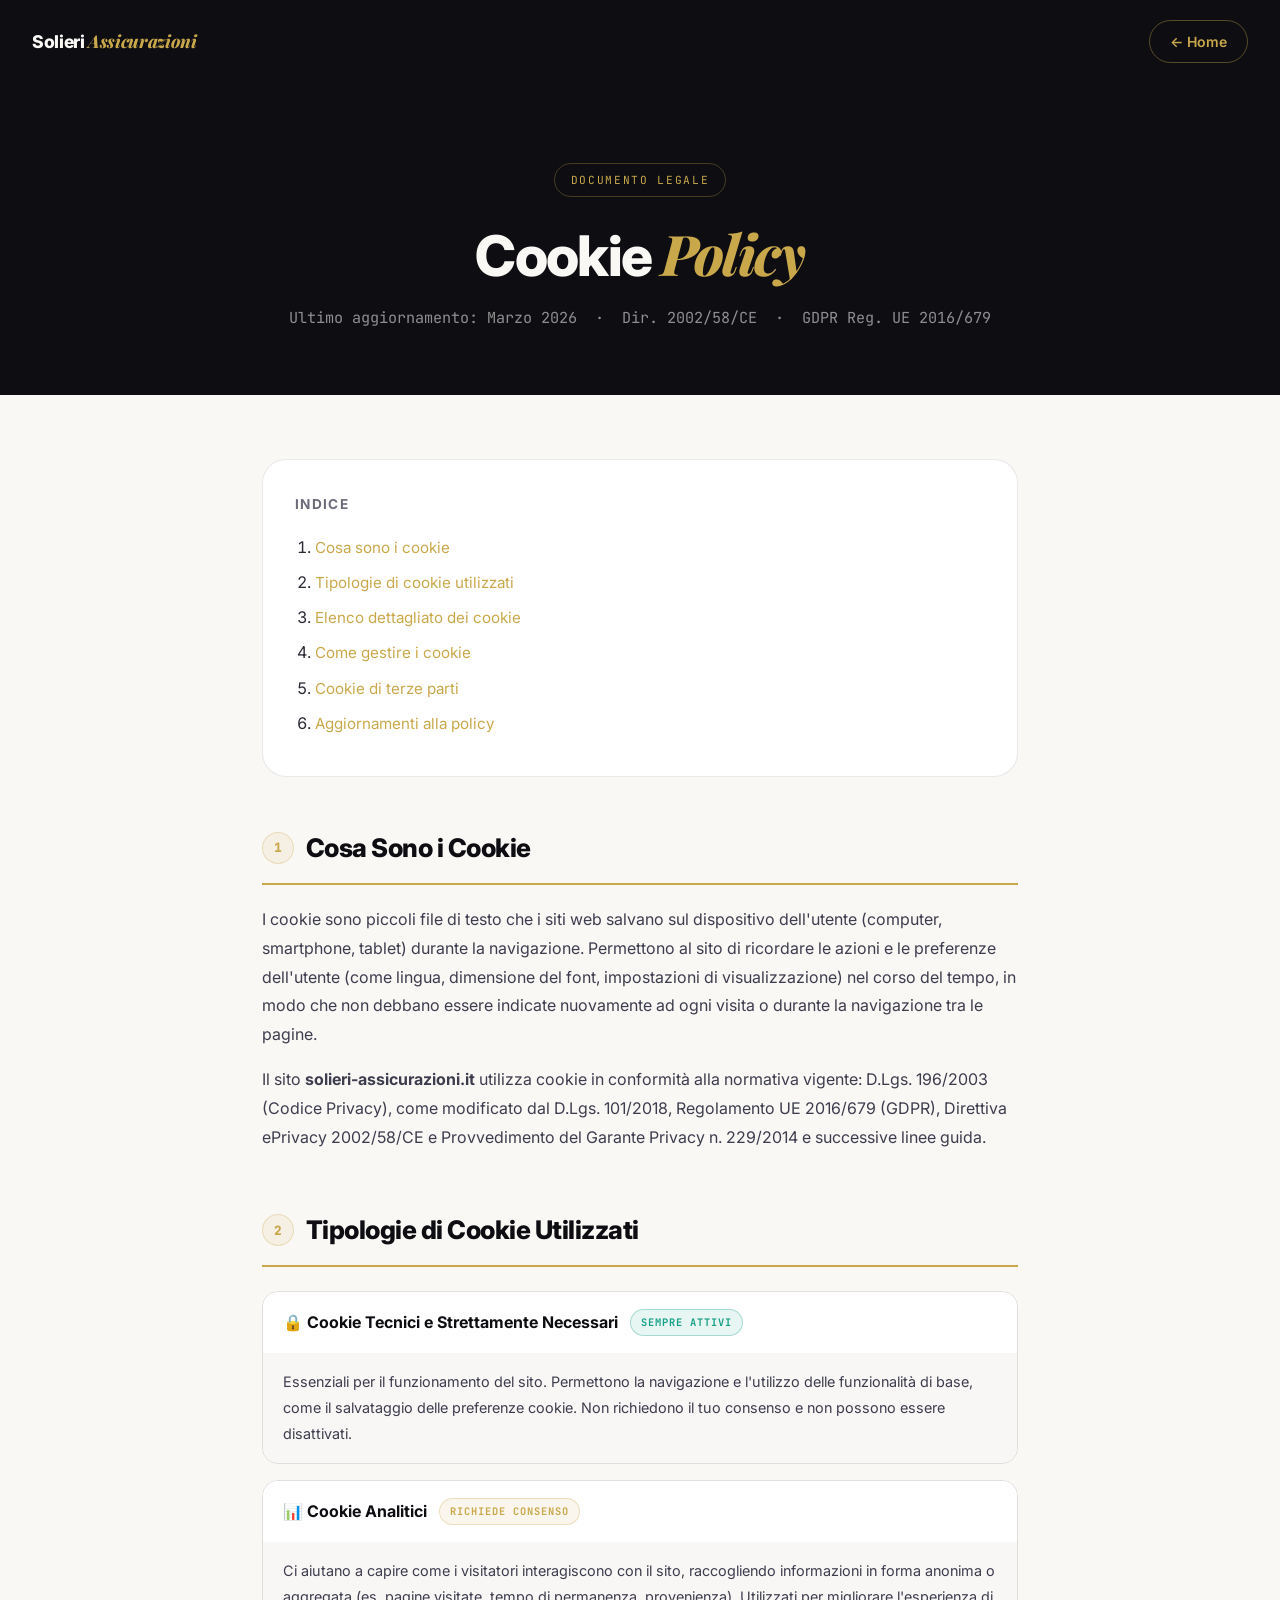
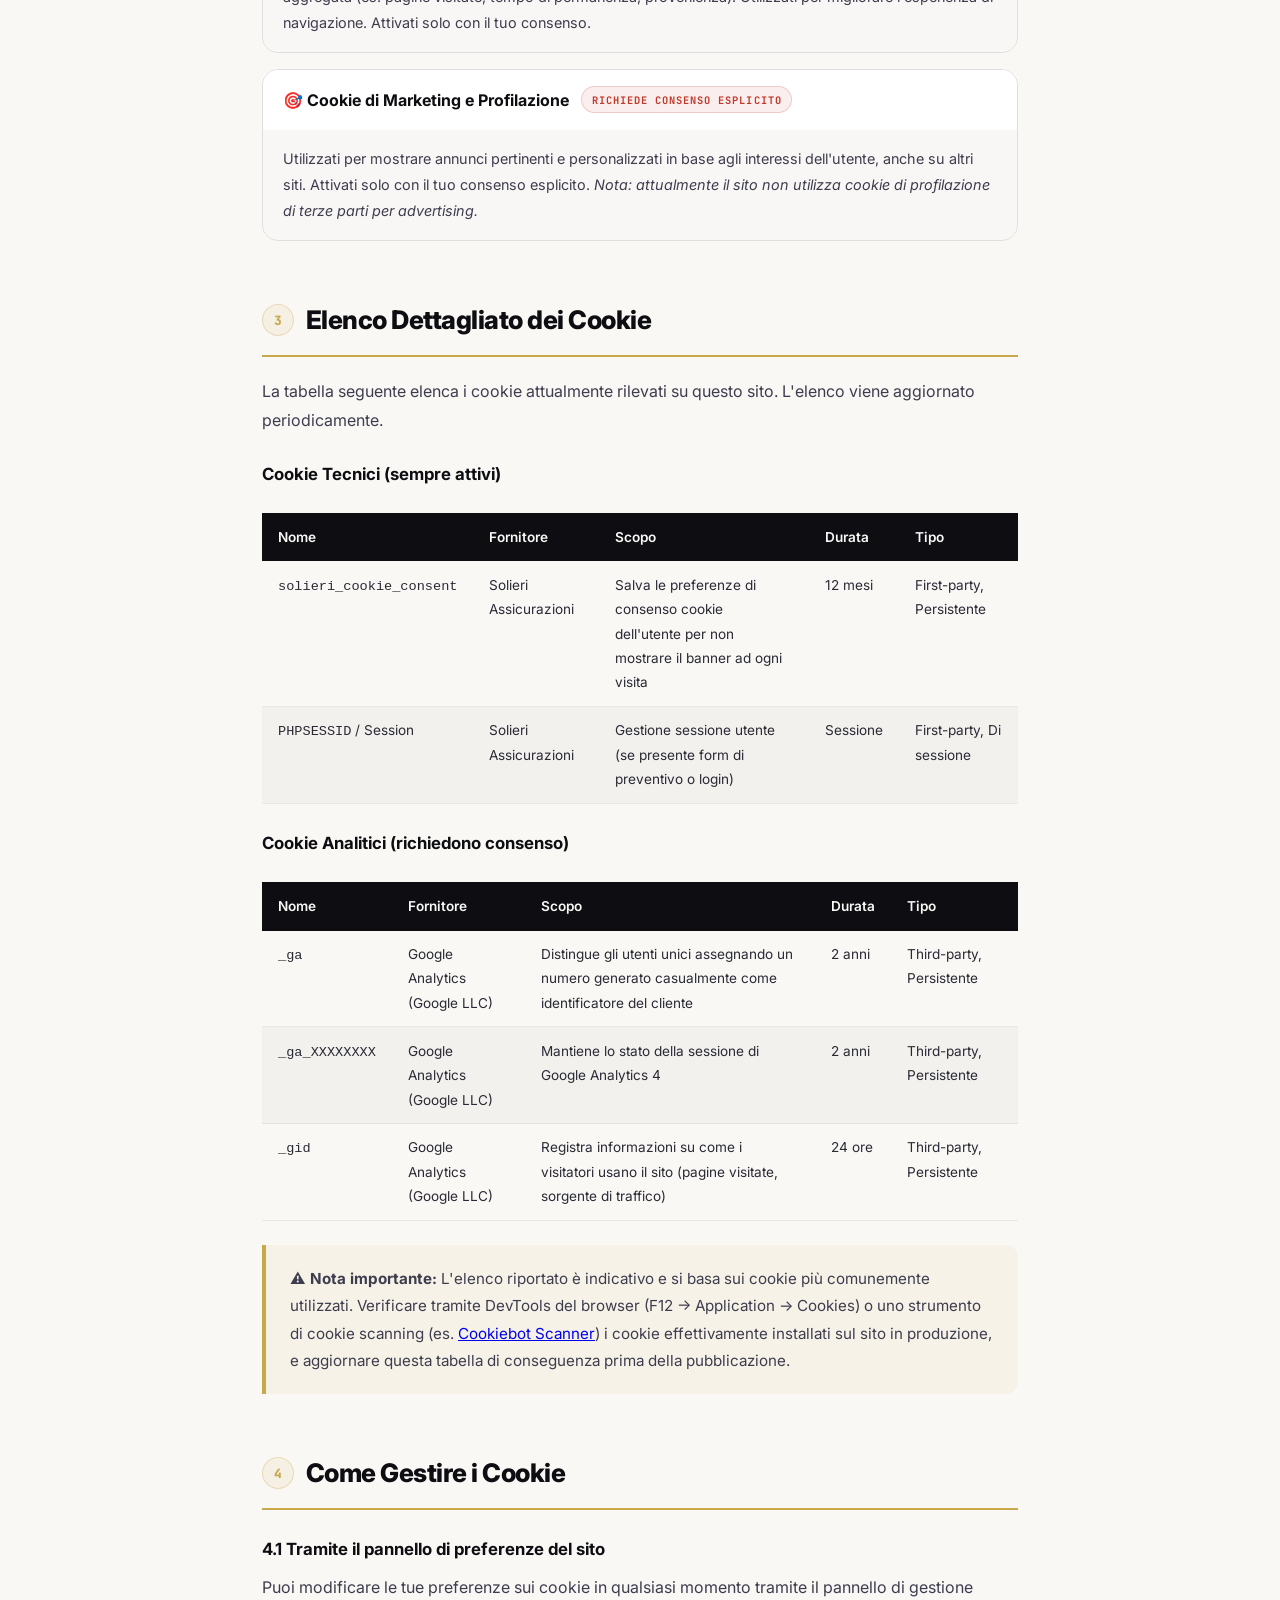
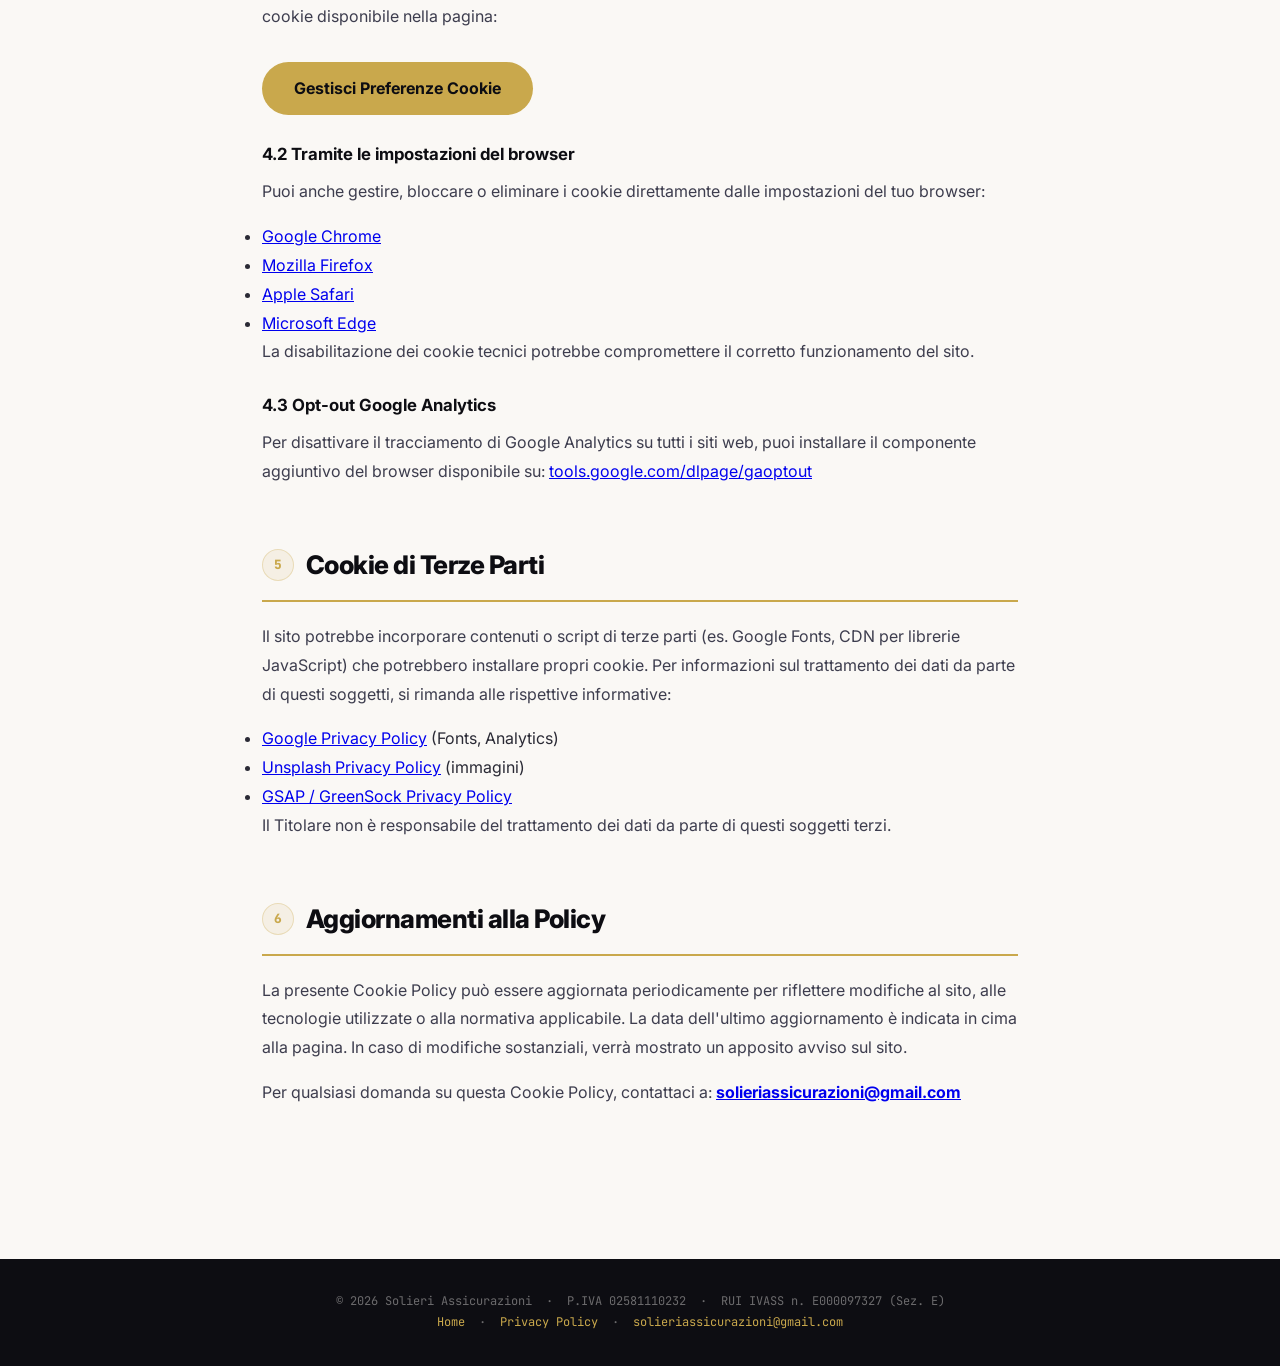
==== cookie-policy.html @ 4aebb485 "Add files via upload" ====
<!DOCTYPE html>
<html lang="it">

<head>
    <meta charset="UTF-8">
    <meta name="viewport" content="width=device-width, initial-scale=1.0">
    <title>Cookie Policy | Solieri Assicurazioni</title>
    <meta name="description"
        content="Informativa sull'uso dei cookie sul sito di Solieri Assicurazioni. Scopri quali cookie utilizziamo e come gestire le tue preferenze.">
    <meta name="robots" content="index, follow">

    <link
        href="https://fonts.googleapis.com/css2?family=Inter:wght@400;600;800&family=Playfair+Display:ital,wght@1,600;1,700&family=JetBrains+Mono:wght@400;700&display=swap"
        rel="stylesheet">

    <style>
        :root {
            --primary: #0D0D12;
            --accent: #C9A84C;
            --bg: #FAF8F5;
            --darktext: #2A2A35;
            --muted: #6B6B7A;
        }

        *,
        *::before,
        *::after {
            box-sizing: border-box;
            margin: 0;
            padding: 0;
        }

        html {
            scroll-behavior: smooth;
        }

        body {
            font-family: 'Inter', sans-serif;
            background: var(--bg);
            color: var(--darktext);
            line-height: 1.8;
            font-size: 16px;
        }

        .top-bar {
            background: var(--primary);
            padding: 1.25rem 2rem;
            display: flex;
            align-items: center;
            justify-content: space-between;
            position: sticky;
            top: 0;
            z-index: 100;
        }

        .logo {
            font-weight: 800;
            color: var(--bg);
            font-size: 1.1rem;
            text-decoration: none;
            letter-spacing: -0.02em;
        }

        .logo span {
            color: var(--accent);
            font-family: 'Playfair Display', serif;
            font-style: italic;
        }

        .back-link {
            color: var(--accent);
            text-decoration: none;
            font-size: 0.875rem;
            font-weight: 600;
            border: 1px solid rgba(201, 168, 76, 0.4);
            padding: 0.5rem 1.25rem;
            border-radius: 999px;
            transition: background 0.2s;
        }

        .back-link:hover {
            background: rgba(201, 168, 76, 0.1);
        }

        .hero-legal {
            background: var(--primary);
            padding: 5rem 2rem 4rem;
            text-align: center;
        }

        .hero-legal .badge {
            display: inline-block;
            font-family: 'JetBrains Mono', monospace;
            font-size: 0.7rem;
            text-transform: uppercase;
            letter-spacing: 0.15em;
            color: var(--accent);
            border: 1px solid rgba(201, 168, 76, 0.3);
            padding: 0.35rem 1rem;
            border-radius: 999px;
            margin-bottom: 1.5rem;
        }

        .hero-legal h1 {
            font-size: clamp(2rem, 5vw, 3.5rem);
            font-weight: 800;
            color: var(--bg);
            letter-spacing: -0.03em;
            line-height: 1.15;
        }

        .hero-legal h1 em {
            font-family: 'Playfair Display', serif;
            font-style: italic;
            color: var(--accent);
        }

        .hero-legal .subtitle {
            color: rgba(250, 248, 245, 0.55);
            margin-top: 1rem;
            font-size: 0.95rem;
            font-family: 'JetBrains Mono', monospace;
        }

        .container {
            max-width: 820px;
            margin: 0 auto;
            padding: 4rem 2rem 6rem;
        }

        .toc {
            background: white;
            border: 1px solid rgba(42, 42, 53, 0.1);
            border-radius: 1.5rem;
            padding: 2rem;
            margin-bottom: 3rem;
        }

        .toc h2 {
            font-size: 0.85rem;
            text-transform: uppercase;
            letter-spacing: 0.1em;
            color: var(--muted);
            margin-bottom: 1rem;
        }

        .toc ol {
            padding-left: 1.25rem;
            color: var(--darktext);
        }

        .toc li {
            margin-bottom: 0.4rem;
        }

        .toc a {
            color: var(--accent);
            text-decoration: none;
            font-size: 0.95rem;
        }

        .toc a:hover {
            text-decoration: underline;
        }

        .doc-section {
            margin-bottom: 3.5rem;
        }

        .doc-section h2 {
            font-size: 1.6rem;
            font-weight: 800;
            color: var(--primary);
            letter-spacing: -0.02em;
            margin-bottom: 1.25rem;
            padding-bottom: 0.75rem;
            border-bottom: 2px solid var(--accent);
            display: flex;
            align-items: center;
            gap: 0.75rem;
        }

        .doc-section h2 .num {
            font-family: 'JetBrains Mono', monospace;
            font-size: 0.8rem;
            color: var(--accent);
            background: rgba(201, 168, 76, 0.1);
            border: 1px solid rgba(201, 168, 76, 0.3);
            width: 2rem;
            height: 2rem;
            border-radius: 50%;
            display: flex;
            align-items: center;
            justify-content: center;
            flex-shrink: 0;
        }

        .doc-section h3 {
            font-size: 1.05rem;
            font-weight: 700;
            color: var(--primary);
            margin: 1.5rem 0 0.5rem;
        }

        .doc-section p {
            margin-bottom: 1rem;
            color: #3D3D4E;
        }

        /* Cookie Category Cards */
        .cookie-categories {
            display: flex;
            flex-direction: column;
            gap: 1rem;
            margin: 1.5rem 0;
        }

        .cookie-card {
            border: 1px solid rgba(42, 42, 53, 0.12);
            border-radius: 1rem;
            overflow: hidden;
        }

        .cookie-card-header {
            display: flex;
            align-items: center;
            justify-content: space-between;
            padding: 1rem 1.25rem;
            background: white;
            cursor: default;
        }

        .cookie-card-title {
            display: flex;
            align-items: center;
            gap: 0.75rem;
            font-weight: 700;
            color: var(--primary);
        }

        .cookie-badge {
            font-family: 'JetBrains Mono', monospace;
            font-size: 0.65rem;
            text-transform: uppercase;
            letter-spacing: 0.1em;
            padding: 0.2rem 0.6rem;
            border-radius: 999px;
        }

        .badge-required {
            background: rgba(22, 160, 133, 0.1);
            color: #16a085;
            border: 1px solid rgba(22, 160, 133, 0.3);
        }

        .badge-optional {
            background: rgba(201, 168, 76, 0.1);
            color: var(--accent);
            border: 1px solid rgba(201, 168, 76, 0.3);
        }

        .badge-marketing {
            background: rgba(192, 57, 43, 0.08);
            color: #c0392b;
            border: 1px solid rgba(192, 57, 43, 0.2);
        }

        .cookie-card-body {
            padding: 1rem 1.25rem;
            background: rgba(250, 248, 245, 0.5);
            font-size: 0.9rem;
            color: #3D3D4E;
        }

        table {
            width: 100%;
            border-collapse: collapse;
            margin: 1.5rem 0;
            font-size: 0.85rem;
            overflow-x: auto;
            display: block;
        }

        th {
            background: var(--primary);
            color: var(--bg);
            padding: 0.75rem 1rem;
            text-align: left;
            font-weight: 600;
            white-space: nowrap;
        }

        td {
            padding: 0.7rem 1rem;
            border-bottom: 1px solid rgba(42, 42, 53, 0.08);
            vertical-align: top;
        }

        tr:nth-child(even) td {
            background: rgba(42, 42, 53, 0.03);
        }

        .highlight-box {
            background: rgba(201, 168, 76, 0.08);
            border-left: 4px solid var(--accent);
            border-radius: 0 0.75rem 0.75rem 0;
            padding: 1.25rem 1.5rem;
            margin: 1.5rem 0;
        }

        .highlight-box p {
            margin: 0;
            font-size: 0.95rem;
        }

        .manage-btn {
            display: inline-block;
            margin-top: 1rem;
            background: var(--accent);
            color: var(--primary);
            font-weight: 700;
            padding: 0.75rem 2rem;
            border-radius: 999px;
            text-decoration: none;
            transition: opacity 0.2s;
        }

        .manage-btn:hover {
            opacity: 0.85;
        }

        footer.legal-footer {
            background: var(--primary);
            color: rgba(250, 248, 245, 0.4);
            text-align: center;
            padding: 2rem;
            font-family: 'JetBrains Mono', monospace;
            font-size: 0.75rem;
        }

        footer.legal-footer a {
            color: var(--accent);
            text-decoration: none;
        }
    </style>
</head>

<body>

    <nav class="top-bar" role="navigation" aria-label="Navigazione principale">
        <a href="index.html" class="logo" aria-label="Torna alla homepage di Solieri Assicurazioni">
            Solieri <span>Assicurazioni</span>
        </a>
        <a href="index.html" class="back-link" aria-label="Torna alla home">← Home</a>
    </nav>

    <header class="hero-legal" role="banner">
        <div class="badge">Documento Legale</div>
        <h1>Cookie <em>Policy</em></h1>
        <p class="subtitle">Ultimo aggiornamento: Marzo 2026 &nbsp;·&nbsp; Dir. 2002/58/CE &nbsp;·&nbsp; GDPR Reg. UE
            2016/679</p>
    </header>

    <main class="container" id="main-content">

        <nav class="toc" aria-label="Indice del documento">
            <h2>Indice</h2>
            <ol>
                <li><a href="#cosa-sono">Cosa sono i cookie</a></li>
                <li><a href="#tipologie">Tipologie di cookie utilizzati</a></li>
                <li><a href="#elenco">Elenco dettagliato dei cookie</a></li>
                <li><a href="#gestione">Come gestire i cookie</a></li>
                <li><a href="#terze-parti">Cookie di terze parti</a></li>
                <li><a href="#aggiornamenti">Aggiornamenti alla policy</a></li>
            </ol>
        </nav>

        <!-- 1 -->
        <section class="doc-section" id="cosa-sono">
            <h2><span class="num">1</span> Cosa Sono i Cookie</h2>
            <p>I cookie sono piccoli file di testo che i siti web salvano sul dispositivo dell'utente (computer,
                smartphone, tablet) durante la navigazione. Permettono al sito di ricordare le azioni e le preferenze
                dell'utente (come lingua, dimensione del font, impostazioni di visualizzazione) nel corso del tempo, in
                modo che non debbano essere indicate nuovamente ad ogni visita o durante la navigazione tra le pagine.
            </p>
            <p>Il sito <strong>solieri-assicurazioni.it</strong> utilizza cookie in conformità alla normativa vigente:
                D.Lgs. 196/2003 (Codice Privacy), come modificato dal D.Lgs. 101/2018, Regolamento UE 2016/679 (GDPR),
                Direttiva ePrivacy 2002/58/CE e Provvedimento del Garante Privacy n. 229/2014 e successive linee guida.
            </p>
        </section>

        <!-- 2 -->
        <section class="doc-section" id="tipologie">
            <h2><span class="num">2</span> Tipologie di Cookie Utilizzati</h2>
            <div class="cookie-categories">
                <div class="cookie-card">
                    <div class="cookie-card-header">
                        <div class="cookie-card-title">
                            🔒 Cookie Tecnici e Strettamente Necessari
                            <span class="cookie-badge badge-required">Sempre attivi</span>
                        </div>
                    </div>
                    <div class="cookie-card-body">
                        Essenziali per il funzionamento del sito. Permettono la navigazione e l'utilizzo delle
                        funzionalità di base, come il salvataggio delle preferenze cookie. Non richiedono il tuo
                        consenso e non possono essere disattivati.
                    </div>
                </div>
                <div class="cookie-card">
                    <div class="cookie-card-header">
                        <div class="cookie-card-title">
                            📊 Cookie Analitici
                            <span class="cookie-badge badge-optional">Richiede consenso</span>
                        </div>
                    </div>
                    <div class="cookie-card-body">
                        Ci aiutano a capire come i visitatori interagiscono con il sito, raccogliendo informazioni in
                        forma anonima o aggregata (es. pagine visitate, tempo di permanenza, provenienza). Utilizzati
                        per migliorare l'esperienza di navigazione. Attivati solo con il tuo consenso.
                    </div>
                </div>
                <div class="cookie-card">
                    <div class="cookie-card-header">
                        <div class="cookie-card-title">
                            🎯 Cookie di Marketing e Profilazione
                            <span class="cookie-badge badge-marketing">Richiede consenso esplicito</span>
                        </div>
                    </div>
                    <div class="cookie-card-body">
                        Utilizzati per mostrare annunci pertinenti e personalizzati in base agli interessi dell'utente,
                        anche su altri siti. Attivati solo con il tuo consenso esplicito. <em>Nota: attualmente il sito
                            non utilizza cookie di profilazione di terze parti per advertising.</em>
                    </div>
                </div>
            </div>
        </section>

        <!-- 3 -->
        <section class="doc-section" id="elenco">
            <h2><span class="num">3</span> Elenco Dettagliato dei Cookie</h2>
            <p>La tabella seguente elenca i cookie attualmente rilevati su questo sito. L'elenco viene aggiornato
                periodicamente.</p>

            <h3>Cookie Tecnici (sempre attivi)</h3>
            <table>
                <thead>
                    <tr>
                        <th>Nome</th>
                        <th>Fornitore</th>
                        <th>Scopo</th>
                        <th>Durata</th>
                        <th>Tipo</th>
                    </tr>
                </thead>
                <tbody>
                    <tr>
                        <td><code>solieri_cookie_consent</code></td>
                        <td>Solieri Assicurazioni</td>
                        <td>Salva le preferenze di consenso cookie dell'utente per non mostrare il banner ad ogni visita
                        </td>
                        <td>12 mesi</td>
                        <td>First-party, Persistente</td>
                    </tr>
                    <tr>
                        <td><code>PHPSESSID</code> / Session</td>
                        <td>Solieri Assicurazioni</td>
                        <td>Gestione sessione utente (se presente form di preventivo o login)</td>
                        <td>Sessione</td>
                        <td>First-party, Di sessione</td>
                    </tr>
                </tbody>
            </table>

            <h3>Cookie Analitici (richiedono consenso)</h3>
            <table>
                <thead>
                    <tr>
                        <th>Nome</th>
                        <th>Fornitore</th>
                        <th>Scopo</th>
                        <th>Durata</th>
                        <th>Tipo</th>
                    </tr>
                </thead>
                <tbody>
                    <tr>
                        <td><code>_ga</code></td>
                        <td>Google Analytics (Google LLC)</td>
                        <td>Distingue gli utenti unici assegnando un numero generato casualmente come identificatore del
                            cliente</td>
                        <td>2 anni</td>
                        <td>Third-party, Persistente</td>
                    </tr>
                    <tr>
                        <td><code>_ga_XXXXXXXX</code></td>
                        <td>Google Analytics (Google LLC)</td>
                        <td>Mantiene lo stato della sessione di Google Analytics 4</td>
                        <td>2 anni</td>
                        <td>Third-party, Persistente</td>
                    </tr>
                    <tr>
                        <td><code>_gid</code></td>
                        <td>Google Analytics (Google LLC)</td>
                        <td>Registra informazioni su come i visitatori usano il sito (pagine visitate, sorgente di
                            traffico)</td>
                        <td>24 ore</td>
                        <td>Third-party, Persistente</td>
                    </tr>
                </tbody>
            </table>

            <div class="highlight-box">
                <p><strong>⚠️ Nota importante:</strong> L'elenco riportato è indicativo e si basa sui cookie più
                    comunemente utilizzati. Verificare tramite DevTools del browser (F12 → Application → Cookies) o uno
                    strumento di cookie scanning (es. <a href="https://www.cookiebot.com" target="_blank"
                        rel="noopener">Cookiebot Scanner</a>) i cookie effettivamente installati sul sito in produzione,
                    e aggiornare questa tabella di conseguenza prima della pubblicazione.</p>
            </div>
        </section>

        <!-- 4 -->
        <section class="doc-section" id="gestione">
            <h2><span class="num">4</span> Come Gestire i Cookie</h2>
            <h3>4.1 Tramite il pannello di preferenze del sito</h3>
            <p>Puoi modificare le tue preferenze sui cookie in qualsiasi momento tramite il pannello di gestione cookie
                disponibile nella pagina:</p>
            <a href="javascript:void(0)"
                onclick="if(window.opener){window.opener.openCookieSettings&&window.opener.openCookieSettings();}else if(window.parent&&window.parent.openCookieSettings){window.parent.openCookieSettings();}else{window.history.back();}"
                class="manage-btn">
                Gestisci Preferenze Cookie
            </a>

            <h3>4.2 Tramite le impostazioni del browser</h3>
            <p>Puoi anche gestire, bloccare o eliminare i cookie direttamente dalle impostazioni del tuo browser:</p>
            <ul>
                <li><a href="https://support.google.com/chrome/answer/95647" target="_blank" rel="noopener">Google
                        Chrome</a></li>
                <li><a href="https://support.mozilla.org/it/kb/Attivare%20e%20disattivare%20i%20cookie" target="_blank"
                        rel="noopener">Mozilla Firefox</a></li>
                <li><a href="https://support.apple.com/it-it/guide/safari/sfri11471/mac" target="_blank"
                        rel="noopener">Apple Safari</a></li>
                <li><a href="https://support.microsoft.com/it-it/windows/eliminare-e-gestire-i-cookie-168dab11-0753-043d-7c16-ede5947fc64d"
                        target="_blank" rel="noopener">Microsoft Edge</a></li>
            </ul>
            <p>La disabilitazione dei cookie tecnici potrebbe compromettere il corretto funzionamento del sito.</p>

            <h3>4.3 Opt-out Google Analytics</h3>
            <p>Per disattivare il tracciamento di Google Analytics su tutti i siti web, puoi installare il componente
                aggiuntivo del browser disponibile su: <a href="https://tools.google.com/dlpage/gaoptout"
                    target="_blank" rel="noopener">tools.google.com/dlpage/gaoptout</a></p>
        </section>

        <!-- 5 -->
        <section class="doc-section" id="terze-parti">
            <h2><span class="num">5</span> Cookie di Terze Parti</h2>
            <p>Il sito potrebbe incorporare contenuti o script di terze parti (es. Google Fonts, CDN per librerie
                JavaScript) che potrebbero installare propri cookie. Per informazioni sul trattamento dei dati da parte
                di questi soggetti, si rimanda alle rispettive informative:</p>
            <ul>
                <li><a href="https://policies.google.com/privacy" target="_blank" rel="noopener">Google Privacy
                        Policy</a> (Fonts, Analytics)</li>
                <li><a href="https://unsplash.com/privacy" target="_blank" rel="noopener">Unsplash Privacy Policy</a>
                    (immagini)</li>
                <li><a href="https://greensock.com/privacy-policy/" target="_blank" rel="noopener">GSAP / GreenSock
                        Privacy Policy</a></li>
            </ul>
            <p>Il Titolare non è responsabile del trattamento dei dati da parte di questi soggetti terzi.</p>
        </section>

        <!-- 6 -->
        <section class="doc-section" id="aggiornamenti">
            <h2><span class="num">6</span> Aggiornamenti alla Policy</h2>
            <p>La presente Cookie Policy può essere aggiornata periodicamente per riflettere modifiche al sito, alle
                tecnologie utilizzate o alla normativa applicabile. La data dell'ultimo aggiornamento è indicata in cima
                alla pagina. In caso di modifiche sostanziali, verrà mostrato un apposito avviso sul sito.</p>
            <p>Per qualsiasi domanda su questa Cookie Policy, contattaci a: <a
                    href="mailto:solieriassicurazioni@gmail.com"><strong>solieriassicurazioni@gmail.com</strong></a>
            </p>
        </section>

    </main>

    <footer class="legal-footer" role="contentinfo">
        © 2026 Solieri Assicurazioni &nbsp;·&nbsp; P.IVA 02581110232 &nbsp;·&nbsp; RUI IVASS n. E000097327 (Sez. E)<br>
        <a href="index.html">Home</a> &nbsp;·&nbsp;
        <a href="privacy-policy.html">Privacy Policy</a> &nbsp;·&nbsp;
        <a href="mailto:solieriassicurazioni@gmail.com">solieriassicurazioni@gmail.com</a>
    </footer>

</body>

</html>
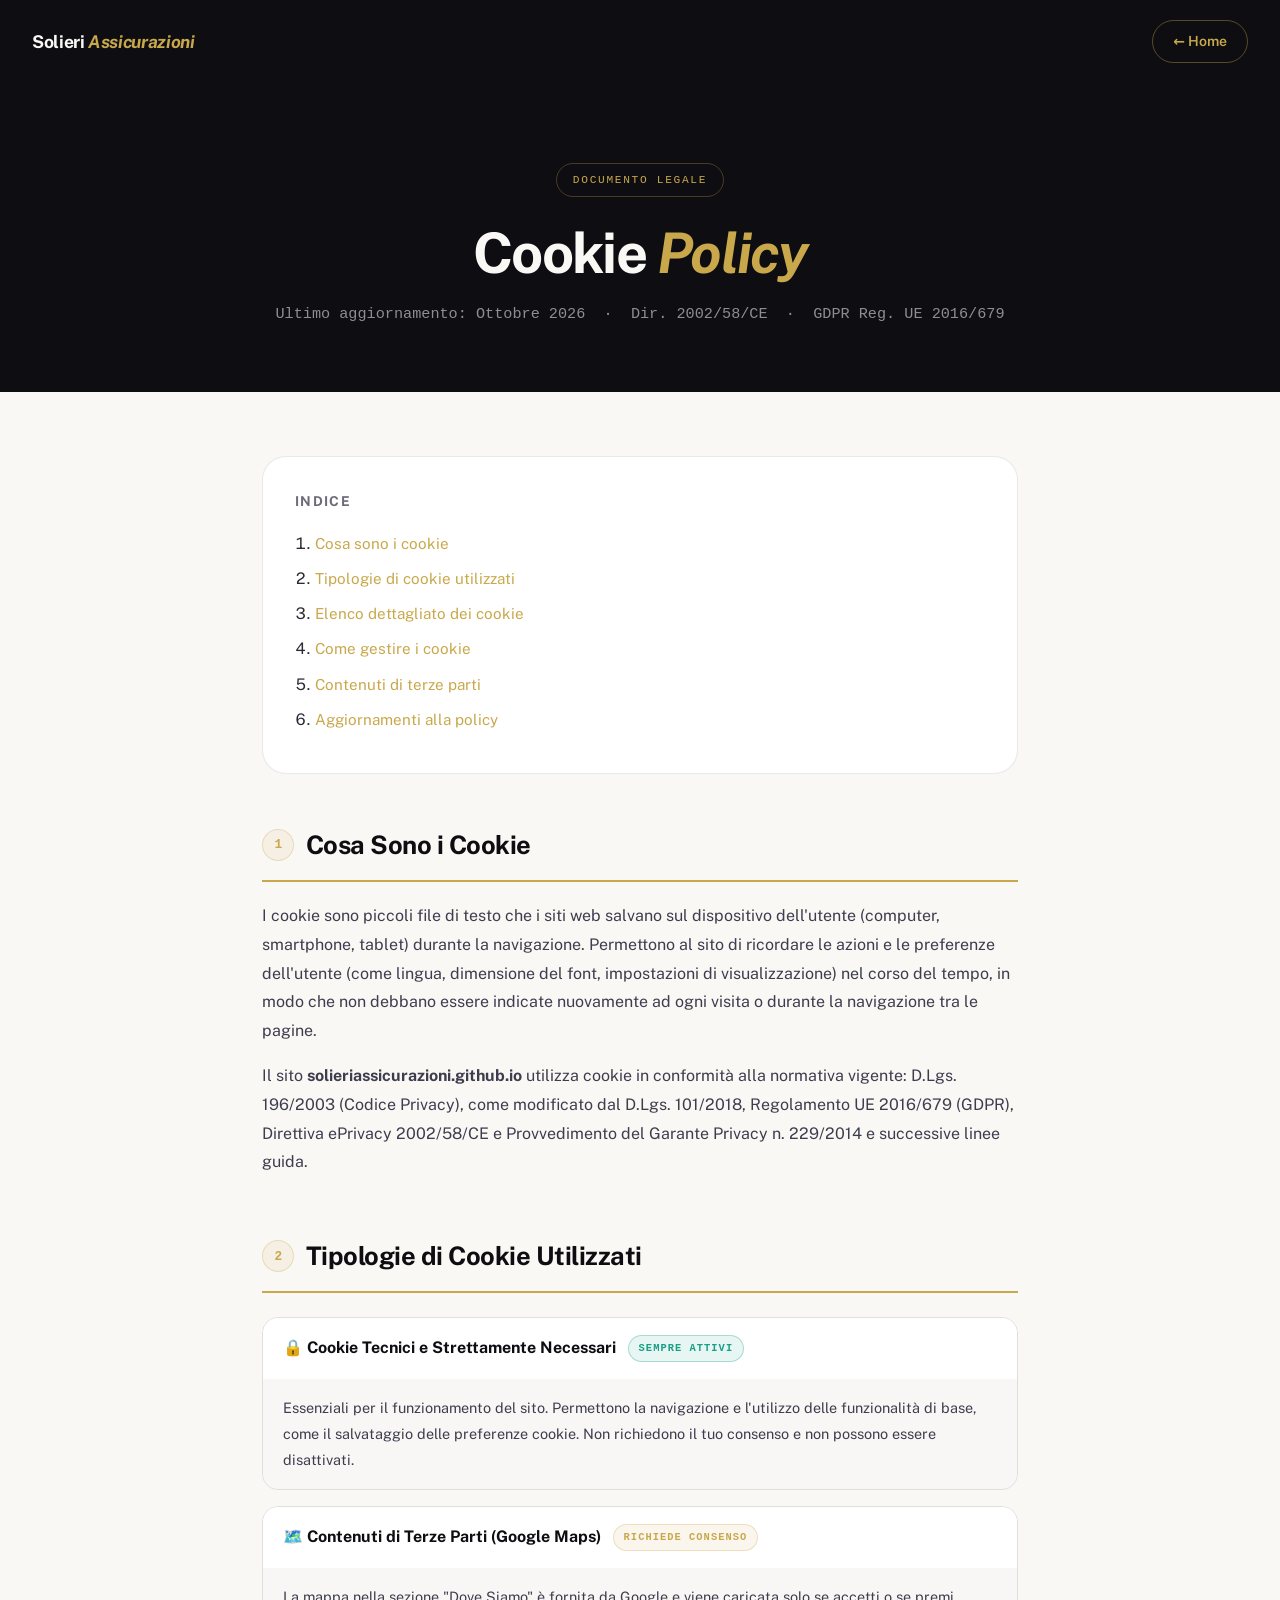
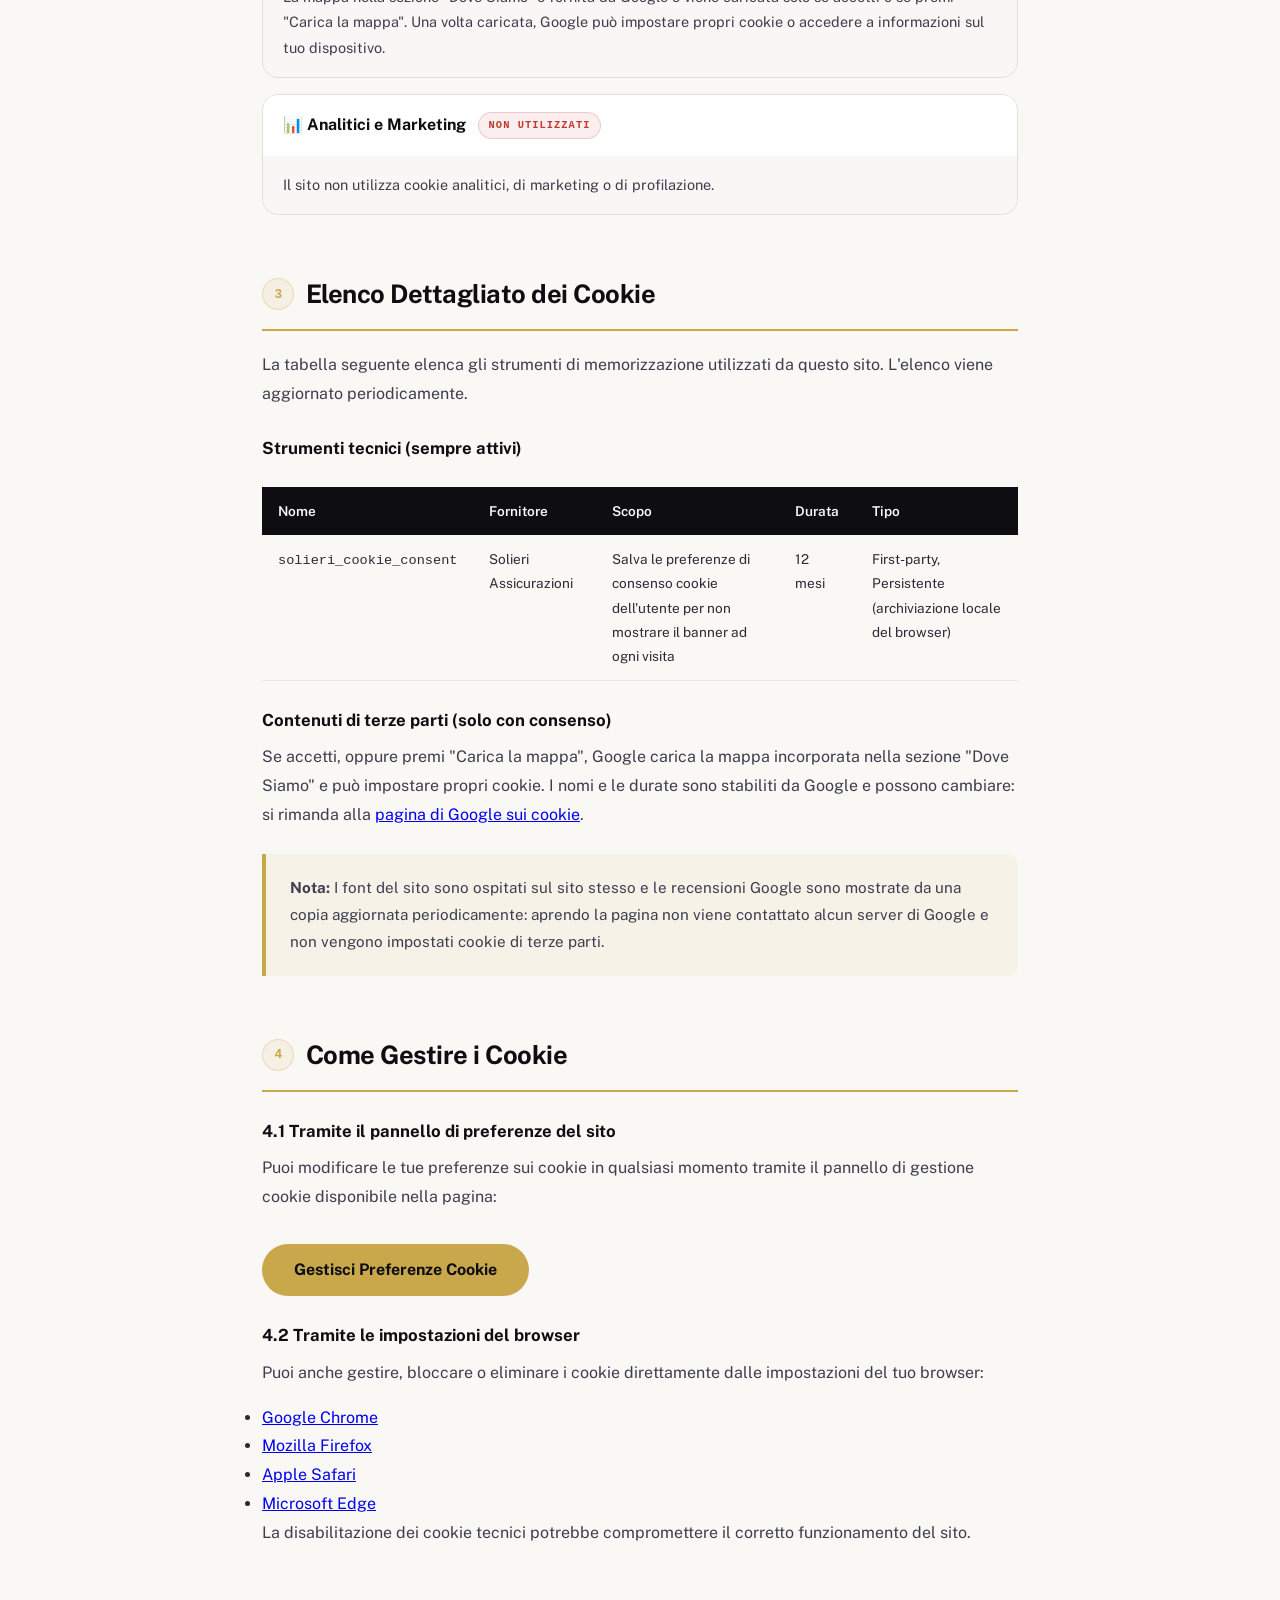
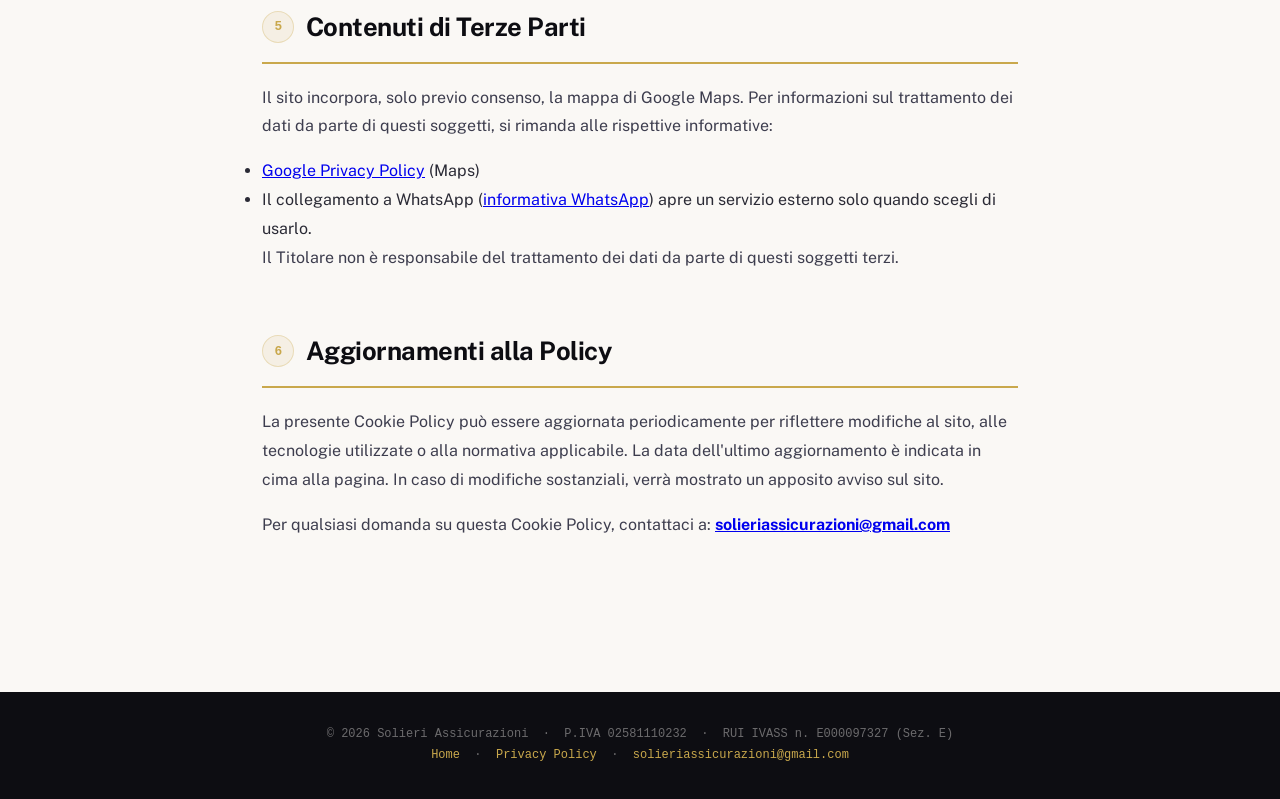
==== commit 8e66233c: "Aggiornamento sito: privacy, cookie, SEO e performance - Privacy e cookie policy allineate a ciò che" ====
--- a/cookie-policy.html
+++ b/cookie-policy.html
@@ -1,592 +1,538 @@
-<!DOCTYPE html>
-<html lang="it">
-
-<head>
-    <meta charset="UTF-8">
-    <meta name="viewport" content="width=device-width, initial-scale=1.0">
-    <title>Cookie Policy | Solieri Assicurazioni</title>
-    <meta name="description"
-        content="Informativa sull'uso dei cookie sul sito di Solieri Assicurazioni. Scopri quali cookie utilizziamo e come gestire le tue preferenze.">
-    <meta name="robots" content="index, follow">
-
-    <link
-        href="https://fonts.googleapis.com/css2?family=Inter:wght@400;600;800&family=Playfair+Display:ital,wght@1,600;1,700&family=JetBrains+Mono:wght@400;700&display=swap"
-        rel="stylesheet">
-
-    <style>
-        :root {
-            --primary: #0D0D12;
-            --accent: #C9A84C;
-            --bg: #FAF8F5;
-            --darktext: #2A2A35;
-            --muted: #6B6B7A;
-        }
-
-        *,
-        *::before,
-        *::after {
-            box-sizing: border-box;
-            margin: 0;
-            padding: 0;
-        }
-
-        html {
-            scroll-behavior: smooth;
-        }
-
-        body {
-            font-family: 'Inter', sans-serif;
-            background: var(--bg);
-            color: var(--darktext);
-            line-height: 1.8;
-            font-size: 16px;
-        }
-
-        .top-bar {
-            background: var(--primary);
-            padding: 1.25rem 2rem;
-            display: flex;
-            align-items: center;
-            justify-content: space-between;
-            position: sticky;
-            top: 0;
-            z-index: 100;
-        }
-
-        .logo {
-            font-weight: 800;
-            color: var(--bg);
-            font-size: 1.1rem;
-            text-decoration: none;
-            letter-spacing: -0.02em;
-        }
-
-        .logo span {
-            color: var(--accent);
-            font-family: 'Playfair Display', serif;
-            font-style: italic;
-        }
-
-        .back-link {
-            color: var(--accent);
-            text-decoration: none;
-            font-size: 0.875rem;
-            font-weight: 600;
-            border: 1px solid rgba(201, 168, 76, 0.4);
-            padding: 0.5rem 1.25rem;
-            border-radius: 999px;
-            transition: background 0.2s;
-        }
-
-        .back-link:hover {
-            background: rgba(201, 168, 76, 0.1);
-        }
-
-        .hero-legal {
-            background: var(--primary);
-            padding: 5rem 2rem 4rem;
-            text-align: center;
-        }
-
-        .hero-legal .badge {
-            display: inline-block;
-            font-family: 'JetBrains Mono', monospace;
-            font-size: 0.7rem;
-            text-transform: uppercase;
-            letter-spacing: 0.15em;
-            color: var(--accent);
-            border: 1px solid rgba(201, 168, 76, 0.3);
-            padding: 0.35rem 1rem;
-            border-radius: 999px;
-            margin-bottom: 1.5rem;
-        }
-
-        .hero-legal h1 {
-            font-size: clamp(2rem, 5vw, 3.5rem);
-            font-weight: 800;
-            color: var(--bg);
-            letter-spacing: -0.03em;
-            line-height: 1.15;
-        }
-
-        .hero-legal h1 em {
-            font-family: 'Playfair Display', serif;
-            font-style: italic;
-            color: var(--accent);
-        }
-
-        .hero-legal .subtitle {
-            color: rgba(250, 248, 245, 0.55);
-            margin-top: 1rem;
-            font-size: 0.95rem;
-            font-family: 'JetBrains Mono', monospace;
-        }
-
-        .container {
-            max-width: 820px;
-            margin: 0 auto;
-            padding: 4rem 2rem 6rem;
-        }
-
-        .toc {
-            background: white;
-            border: 1px solid rgba(42, 42, 53, 0.1);
-            border-radius: 1.5rem;
-            padding: 2rem;
-            margin-bottom: 3rem;
-        }
-
-        .toc h2 {
-            font-size: 0.85rem;
-            text-transform: uppercase;
-            letter-spacing: 0.1em;
-            color: var(--muted);
-            margin-bottom: 1rem;
-        }
-
-        .toc ol {
-            padding-left: 1.25rem;
-            color: var(--darktext);
-        }
-
-        .toc li {
-            margin-bottom: 0.4rem;
-        }
-
-        .toc a {
-            color: var(--accent);
-            text-decoration: none;
-            font-size: 0.95rem;
-        }
-
-        .toc a:hover {
-            text-decoration: underline;
-        }
-
-        .doc-section {
-            margin-bottom: 3.5rem;
-        }
-
-        .doc-section h2 {
-            font-size: 1.6rem;
-            font-weight: 800;
-            color: var(--primary);
-            letter-spacing: -0.02em;
-            margin-bottom: 1.25rem;
-            padding-bottom: 0.75rem;
-            border-bottom: 2px solid var(--accent);
-            display: flex;
-            align-items: center;
-            gap: 0.75rem;
-        }
-
-        .doc-section h2 .num {
-            font-family: 'JetBrains Mono', monospace;
-            font-size: 0.8rem;
-            color: var(--accent);
-            background: rgba(201, 168, 76, 0.1);
-            border: 1px solid rgba(201, 168, 76, 0.3);
-            width: 2rem;
-            height: 2rem;
-            border-radius: 50%;
-            display: flex;
-            align-items: center;
-            justify-content: center;
-            flex-shrink: 0;
-        }
-
-        .doc-section h3 {
-            font-size: 1.05rem;
-            font-weight: 700;
-            color: var(--primary);
-            margin: 1.5rem 0 0.5rem;
-        }
-
-        .doc-section p {
-            margin-bottom: 1rem;
-            color: #3D3D4E;
-        }
-
-        /* Cookie Category Cards */
-        .cookie-categories {
-            display: flex;
-            flex-direction: column;
-            gap: 1rem;
-            margin: 1.5rem 0;
-        }
-
-        .cookie-card {
-            border: 1px solid rgba(42, 42, 53, 0.12);
-            border-radius: 1rem;
-            overflow: hidden;
-        }
-
-        .cookie-card-header {
-            display: flex;
-            align-items: center;
-            justify-content: space-between;
-            padding: 1rem 1.25rem;
-            background: white;
-            cursor: default;
-        }
-
-        .cookie-card-title {
-            display: flex;
-            align-items: center;
-            gap: 0.75rem;
-            font-weight: 700;
-            color: var(--primary);
-        }
-
-        .cookie-badge {
-            font-family: 'JetBrains Mono', monospace;
-            font-size: 0.65rem;
-            text-transform: uppercase;
-            letter-spacing: 0.1em;
-            padding: 0.2rem 0.6rem;
-            border-radius: 999px;
-        }
-
-        .badge-required {
-            background: rgba(22, 160, 133, 0.1);
-            color: #16a085;
-            border: 1px solid rgba(22, 160, 133, 0.3);
-        }
-
-        .badge-optional {
-            background: rgba(201, 168, 76, 0.1);
-            color: var(--accent);
-            border: 1px solid rgba(201, 168, 76, 0.3);
-        }
-
-        .badge-marketing {
-            background: rgba(192, 57, 43, 0.08);
-            color: #c0392b;
-            border: 1px solid rgba(192, 57, 43, 0.2);
-        }
-
-        .cookie-card-body {
-            padding: 1rem 1.25rem;
-            background: rgba(250, 248, 245, 0.5);
-            font-size: 0.9rem;
-            color: #3D3D4E;
-        }
-
-        table {
-            width: 100%;
-            border-collapse: collapse;
-            margin: 1.5rem 0;
-            font-size: 0.85rem;
-            overflow-x: auto;
-            display: block;
-        }
-
-        th {
-            background: var(--primary);
-            color: var(--bg);
-            padding: 0.75rem 1rem;
-            text-align: left;
-            font-weight: 600;
-            white-space: nowrap;
-        }
-
-        td {
-            padding: 0.7rem 1rem;
-            border-bottom: 1px solid rgba(42, 42, 53, 0.08);
-            vertical-align: top;
-        }
-
-        tr:nth-child(even) td {
-            background: rgba(42, 42, 53, 0.03);
-        }
-
-        .highlight-box {
-            background: rgba(201, 168, 76, 0.08);
-            border-left: 4px solid var(--accent);
-            border-radius: 0 0.75rem 0.75rem 0;
-            padding: 1.25rem 1.5rem;
-            margin: 1.5rem 0;
-        }
-
-        .highlight-box p {
-            margin: 0;
-            font-size: 0.95rem;
-        }
-
-        .manage-btn {
-            display: inline-block;
-            margin-top: 1rem;
-            background: var(--accent);
-            color: var(--primary);
-            font-weight: 700;
-            padding: 0.75rem 2rem;
-            border-radius: 999px;
-            text-decoration: none;
-            transition: opacity 0.2s;
-        }
-
-        .manage-btn:hover {
-            opacity: 0.85;
-        }
-
-        footer.legal-footer {
-            background: var(--primary);
-            color: rgba(250, 248, 245, 0.4);
-            text-align: center;
-            padding: 2rem;
-            font-family: 'JetBrains Mono', monospace;
-            font-size: 0.75rem;
-        }
-
-        footer.legal-footer a {
-            color: var(--accent);
-            text-decoration: none;
-        }
-    </style>
-</head>
-
-<body>
-
-    <nav class="top-bar" role="navigation" aria-label="Navigazione principale">
-        <a href="index.html" class="logo" aria-label="Torna alla homepage di Solieri Assicurazioni">
-            Solieri <span>Assicurazioni</span>
-        </a>
-        <a href="index.html" class="back-link" aria-label="Torna alla home">← Home</a>
-    </nav>
-
-    <header class="hero-legal" role="banner">
-        <div class="badge">Documento Legale</div>
-        <h1>Cookie <em>Policy</em></h1>
-        <p class="subtitle">Ultimo aggiornamento: Marzo 2026 &nbsp;·&nbsp; Dir. 2002/58/CE &nbsp;·&nbsp; GDPR Reg. UE
-            2016/679</p>
-    </header>
-
-    <main class="container" id="main-content">
-
-        <nav class="toc" aria-label="Indice del documento">
-            <h2>Indice</h2>
-            <ol>
-                <li><a href="#cosa-sono">Cosa sono i cookie</a></li>
-                <li><a href="#tipologie">Tipologie di cookie utilizzati</a></li>
-                <li><a href="#elenco">Elenco dettagliato dei cookie</a></li>
-                <li><a href="#gestione">Come gestire i cookie</a></li>
-                <li><a href="#terze-parti">Cookie di terze parti</a></li>
-                <li><a href="#aggiornamenti">Aggiornamenti alla policy</a></li>
-            </ol>
-        </nav>
-
-        <!-- 1 -->
-        <section class="doc-section" id="cosa-sono">
-            <h2><span class="num">1</span> Cosa Sono i Cookie</h2>
-            <p>I cookie sono piccoli file di testo che i siti web salvano sul dispositivo dell'utente (computer,
-                smartphone, tablet) durante la navigazione. Permettono al sito di ricordare le azioni e le preferenze
-                dell'utente (come lingua, dimensione del font, impostazioni di visualizzazione) nel corso del tempo, in
-                modo che non debbano essere indicate nuovamente ad ogni visita o durante la navigazione tra le pagine.
-            </p>
-            <p>Il sito <strong>solieri-assicurazioni.it</strong> utilizza cookie in conformità alla normativa vigente:
-                D.Lgs. 196/2003 (Codice Privacy), come modificato dal D.Lgs. 101/2018, Regolamento UE 2016/679 (GDPR),
-                Direttiva ePrivacy 2002/58/CE e Provvedimento del Garante Privacy n. 229/2014 e successive linee guida.
-            </p>
-        </section>
-
-        <!-- 2 -->
-        <section class="doc-section" id="tipologie">
-            <h2><span class="num">2</span> Tipologie di Cookie Utilizzati</h2>
-            <div class="cookie-categories">
-                <div class="cookie-card">
-                    <div class="cookie-card-header">
-                        <div class="cookie-card-title">
-                            🔒 Cookie Tecnici e Strettamente Necessari
-                            <span class="cookie-badge badge-required">Sempre attivi</span>
-                        </div>
-                    </div>
-                    <div class="cookie-card-body">
-                        Essenziali per il funzionamento del sito. Permettono la navigazione e l'utilizzo delle
-                        funzionalità di base, come il salvataggio delle preferenze cookie. Non richiedono il tuo
-                        consenso e non possono essere disattivati.
-                    </div>
-                </div>
-                <div class="cookie-card">
-                    <div class="cookie-card-header">
-                        <div class="cookie-card-title">
-                            📊 Cookie Analitici
-                            <span class="cookie-badge badge-optional">Richiede consenso</span>
-                        </div>
-                    </div>
-                    <div class="cookie-card-body">
-                        Ci aiutano a capire come i visitatori interagiscono con il sito, raccogliendo informazioni in
-                        forma anonima o aggregata (es. pagine visitate, tempo di permanenza, provenienza). Utilizzati
-                        per migliorare l'esperienza di navigazione. Attivati solo con il tuo consenso.
-                    </div>
-                </div>
-                <div class="cookie-card">
-                    <div class="cookie-card-header">
-                        <div class="cookie-card-title">
-                            🎯 Cookie di Marketing e Profilazione
-                            <span class="cookie-badge badge-marketing">Richiede consenso esplicito</span>
-                        </div>
-                    </div>
-                    <div class="cookie-card-body">
-                        Utilizzati per mostrare annunci pertinenti e personalizzati in base agli interessi dell'utente,
-                        anche su altri siti. Attivati solo con il tuo consenso esplicito. <em>Nota: attualmente il sito
-                            non utilizza cookie di profilazione di terze parti per advertising.</em>
-                    </div>
-                </div>
-            </div>
-        </section>
-
-        <!-- 3 -->
-        <section class="doc-section" id="elenco">
-            <h2><span class="num">3</span> Elenco Dettagliato dei Cookie</h2>
-            <p>La tabella seguente elenca i cookie attualmente rilevati su questo sito. L'elenco viene aggiornato
-                periodicamente.</p>
-
-            <h3>Cookie Tecnici (sempre attivi)</h3>
-            <table>
-                <thead>
-                    <tr>
-                        <th>Nome</th>
-                        <th>Fornitore</th>
-                        <th>Scopo</th>
-                        <th>Durata</th>
-                        <th>Tipo</th>
-                    </tr>
-                </thead>
-                <tbody>
-                    <tr>
-                        <td><code>solieri_cookie_consent</code></td>
-                        <td>Solieri Assicurazioni</td>
-                        <td>Salva le preferenze di consenso cookie dell'utente per non mostrare il banner ad ogni visita
-                        </td>
-                        <td>12 mesi</td>
-                        <td>First-party, Persistente</td>
-                    </tr>
-                    <tr>
-                        <td><code>PHPSESSID</code> / Session</td>
-                        <td>Solieri Assicurazioni</td>
-                        <td>Gestione sessione utente (se presente form di preventivo o login)</td>
-                        <td>Sessione</td>
-                        <td>First-party, Di sessione</td>
-                    </tr>
-                </tbody>
-            </table>
-
-            <h3>Cookie Analitici (richiedono consenso)</h3>
-            <table>
-                <thead>
-                    <tr>
-                        <th>Nome</th>
-                        <th>Fornitore</th>
-                        <th>Scopo</th>
-                        <th>Durata</th>
-                        <th>Tipo</th>
-                    </tr>
-                </thead>
-                <tbody>
-                    <tr>
-                        <td><code>_ga</code></td>
-                        <td>Google Analytics (Google LLC)</td>
-                        <td>Distingue gli utenti unici assegnando un numero generato casualmente come identificatore del
-                            cliente</td>
-                        <td>2 anni</td>
-                        <td>Third-party, Persistente</td>
-                    </tr>
-                    <tr>
-                        <td><code>_ga_XXXXXXXX</code></td>
-                        <td>Google Analytics (Google LLC)</td>
-                        <td>Mantiene lo stato della sessione di Google Analytics 4</td>
-                        <td>2 anni</td>
-                        <td>Third-party, Persistente</td>
-                    </tr>
-                    <tr>
-                        <td><code>_gid</code></td>
-                        <td>Google Analytics (Google LLC)</td>
-                        <td>Registra informazioni su come i visitatori usano il sito (pagine visitate, sorgente di
-                            traffico)</td>
-                        <td>24 ore</td>
-                        <td>Third-party, Persistente</td>
-                    </tr>
-                </tbody>
-            </table>
-
-            <div class="highlight-box">
-                <p><strong>⚠️ Nota importante:</strong> L'elenco riportato è indicativo e si basa sui cookie più
-                    comunemente utilizzati. Verificare tramite DevTools del browser (F12 → Application → Cookies) o uno
-                    strumento di cookie scanning (es. <a href="https://www.cookiebot.com" target="_blank"
-                        rel="noopener">Cookiebot Scanner</a>) i cookie effettivamente installati sul sito in produzione,
-                    e aggiornare questa tabella di conseguenza prima della pubblicazione.</p>
-            </div>
-        </section>
-
-        <!-- 4 -->
-        <section class="doc-section" id="gestione">
-            <h2><span class="num">4</span> Come Gestire i Cookie</h2>
-            <h3>4.1 Tramite il pannello di preferenze del sito</h3>
-            <p>Puoi modificare le tue preferenze sui cookie in qualsiasi momento tramite il pannello di gestione cookie
-                disponibile nella pagina:</p>
-            <a href="javascript:void(0)"
-                onclick="if(window.opener){window.opener.openCookieSettings&&window.opener.openCookieSettings();}else if(window.parent&&window.parent.openCookieSettings){window.parent.openCookieSettings();}else{window.history.back();}"
-                class="manage-btn">
-                Gestisci Preferenze Cookie
-            </a>
-
-            <h3>4.2 Tramite le impostazioni del browser</h3>
-            <p>Puoi anche gestire, bloccare o eliminare i cookie direttamente dalle impostazioni del tuo browser:</p>
-            <ul>
-                <li><a href="https://support.google.com/chrome/answer/95647" target="_blank" rel="noopener">Google
-                        Chrome</a></li>
-                <li><a href="https://support.mozilla.org/it/kb/Attivare%20e%20disattivare%20i%20cookie" target="_blank"
-                        rel="noopener">Mozilla Firefox</a></li>
-                <li><a href="https://support.apple.com/it-it/guide/safari/sfri11471/mac" target="_blank"
-                        rel="noopener">Apple Safari</a></li>
-                <li><a href="https://support.microsoft.com/it-it/windows/eliminare-e-gestire-i-cookie-168dab11-0753-043d-7c16-ede5947fc64d"
-                        target="_blank" rel="noopener">Microsoft Edge</a></li>
-            </ul>
-            <p>La disabilitazione dei cookie tecnici potrebbe compromettere il corretto funzionamento del sito.</p>
-
-            <h3>4.3 Opt-out Google Analytics</h3>
-            <p>Per disattivare il tracciamento di Google Analytics su tutti i siti web, puoi installare il componente
-                aggiuntivo del browser disponibile su: <a href="https://tools.google.com/dlpage/gaoptout"
-                    target="_blank" rel="noopener">tools.google.com/dlpage/gaoptout</a></p>
-        </section>
-
-        <!-- 5 -->
-        <section class="doc-section" id="terze-parti">
-            <h2><span class="num">5</span> Cookie di Terze Parti</h2>
-            <p>Il sito potrebbe incorporare contenuti o script di terze parti (es. Google Fonts, CDN per librerie
-                JavaScript) che potrebbero installare propri cookie. Per informazioni sul trattamento dei dati da parte
-                di questi soggetti, si rimanda alle rispettive informative:</p>
-            <ul>
-                <li><a href="https://policies.google.com/privacy" target="_blank" rel="noopener">Google Privacy
-                        Policy</a> (Fonts, Analytics)</li>
-                <li><a href="https://unsplash.com/privacy" target="_blank" rel="noopener">Unsplash Privacy Policy</a>
-                    (immagini)</li>
-                <li><a href="https://greensock.com/privacy-policy/" target="_blank" rel="noopener">GSAP / GreenSock
-                        Privacy Policy</a></li>
-            </ul>
-            <p>Il Titolare non è responsabile del trattamento dei dati da parte di questi soggetti terzi.</p>
-        </section>
-
-        <!-- 6 -->
-        <section class="doc-section" id="aggiornamenti">
-            <h2><span class="num">6</span> Aggiornamenti alla Policy</h2>
-            <p>La presente Cookie Policy può essere aggiornata periodicamente per riflettere modifiche al sito, alle
-                tecnologie utilizzate o alla normativa applicabile. La data dell'ultimo aggiornamento è indicata in cima
-                alla pagina. In caso di modifiche sostanziali, verrà mostrato un apposito avviso sul sito.</p>
-            <p>Per qualsiasi domanda su questa Cookie Policy, contattaci a: <a
-                    href="mailto:solieriassicurazioni@gmail.com"><strong>solieriassicurazioni@gmail.com</strong></a>
-            </p>
-        </section>
-
-    </main>
-
-    <footer class="legal-footer" role="contentinfo">
-        © 2026 Solieri Assicurazioni &nbsp;·&nbsp; P.IVA 02581110232 &nbsp;·&nbsp; RUI IVASS n. E000097327 (Sez. E)<br>
-        <a href="index.html">Home</a> &nbsp;·&nbsp;
-        <a href="privacy-policy.html">Privacy Policy</a> &nbsp;·&nbsp;
-        <a href="mailto:solieriassicurazioni@gmail.com">solieriassicurazioni@gmail.com</a>
-    </footer>
-
-</body>
-
+<!DOCTYPE html>
+<html lang="it">
+
+<head>
+    <meta charset="UTF-8">
+    <meta name="viewport" content="width=device-width, initial-scale=1.0">
+    <title>Cookie Policy | Solieri Assicurazioni</title>
+    <meta name="description"
+        content="Informativa sull'uso dei cookie sul sito di Solieri Assicurazioni. Scopri quali cookie utilizziamo e come gestire le tue preferenze.">
+    <meta name="robots" content="index, follow">
+
+    <link rel="stylesheet" href="assets/fonts/fonts.css">
+
+    <style>
+        :root {
+            --primary: #0D0D12;
+            --accent: #C9A84C;
+            --bg: #FAF8F5;
+            --darktext: #2A2A35;
+            --muted: #6B6B7A;
+        }
+
+        *,
+        *::before,
+        *::after {
+            box-sizing: border-box;
+            margin: 0;
+            padding: 0;
+        }
+
+        html {
+            scroll-behavior: smooth;
+        }
+
+        body {
+            font-family: 'Public Sans', system-ui, -apple-system, sans-serif;
+            background: var(--bg);
+            color: var(--darktext);
+            line-height: 1.8;
+            font-size: 16px;
+        }
+
+        .top-bar {
+            background: var(--primary);
+            padding: 1.25rem 2rem;
+            display: flex;
+            align-items: center;
+            justify-content: space-between;
+            position: sticky;
+            top: 0;
+            z-index: 100;
+        }
+
+        .logo {
+            font-weight: 800;
+            color: var(--bg);
+            font-size: 1.1rem;
+            text-decoration: none;
+            letter-spacing: -0.02em;
+        }
+
+        .logo span {
+            color: var(--accent);
+            font-family: 'Public Sans', system-ui, -apple-system, sans-serif;
+            font-style: italic;
+        }
+
+        .back-link {
+            color: var(--accent);
+            text-decoration: none;
+            font-size: 0.875rem;
+            font-weight: 600;
+            border: 1px solid rgba(201, 168, 76, 0.4);
+            padding: 0.5rem 1.25rem;
+            border-radius: 999px;
+            transition: background 0.2s;
+        }
+
+        .back-link:hover {
+            background: rgba(201, 168, 76, 0.1);
+        }
+
+        .hero-legal {
+            background: var(--primary);
+            padding: 5rem 2rem 4rem;
+            text-align: center;
+        }
+
+        .hero-legal .badge {
+            display: inline-block;
+            font-family: ui-monospace, 'Cascadia Mono', Consolas, Menlo, monospace;
+            font-size: 0.7rem;
+            text-transform: uppercase;
+            letter-spacing: 0.15em;
+            color: var(--accent);
+            border: 1px solid rgba(201, 168, 76, 0.3);
+            padding: 0.35rem 1rem;
+            border-radius: 999px;
+            margin-bottom: 1.5rem;
+        }
+
+        .hero-legal h1 {
+            font-size: clamp(2rem, 5vw, 3.5rem);
+            font-weight: 800;
+            color: var(--bg);
+            letter-spacing: -0.03em;
+            line-height: 1.15;
+        }
+
+        .hero-legal h1 em {
+            font-family: 'Public Sans', system-ui, -apple-system, sans-serif;
+            font-style: italic;
+            color: var(--accent);
+        }
+
+        .hero-legal .subtitle {
+            color: rgba(250, 248, 245, 0.55);
+            margin-top: 1rem;
+            font-size: 0.95rem;
+            font-family: ui-monospace, 'Cascadia Mono', Consolas, Menlo, monospace;
+        }
+
+        .container {
+            max-width: 820px;
+            margin: 0 auto;
+            padding: 4rem 2rem 6rem;
+        }
+
+        .toc {
+            background: white;
+            border: 1px solid rgba(42, 42, 53, 0.1);
+            border-radius: 1.5rem;
+            padding: 2rem;
+            margin-bottom: 3rem;
+        }
+
+        .toc h2 {
+            font-size: 0.85rem;
+            text-transform: uppercase;
+            letter-spacing: 0.1em;
+            color: var(--muted);
+            margin-bottom: 1rem;
+        }
+
+        .toc ol {
+            padding-left: 1.25rem;
+            color: var(--darktext);
+        }
+
+        .toc li {
+            margin-bottom: 0.4rem;
+        }
+
+        .toc a {
+            color: var(--accent);
+            text-decoration: none;
+            font-size: 0.95rem;
+        }
+
+        .toc a:hover {
+            text-decoration: underline;
+        }
+
+        .doc-section {
+            margin-bottom: 3.5rem;
+        }
+
+        .doc-section h2 {
+            font-size: 1.6rem;
+            font-weight: 800;
+            color: var(--primary);
+            letter-spacing: -0.02em;
+            margin-bottom: 1.25rem;
+            padding-bottom: 0.75rem;
+            border-bottom: 2px solid var(--accent);
+            display: flex;
+            align-items: center;
+            gap: 0.75rem;
+        }
+
+        .doc-section h2 .num {
+            font-family: ui-monospace, 'Cascadia Mono', Consolas, Menlo, monospace;
+            font-size: 0.8rem;
+            color: var(--accent);
+            background: rgba(201, 168, 76, 0.1);
+            border: 1px solid rgba(201, 168, 76, 0.3);
+            width: 2rem;
+            height: 2rem;
+            border-radius: 50%;
+            display: flex;
+            align-items: center;
+            justify-content: center;
+            flex-shrink: 0;
+        }
+
+        .doc-section h3 {
+            font-size: 1.05rem;
+            font-weight: 700;
+            color: var(--primary);
+            margin: 1.5rem 0 0.5rem;
+        }
+
+        .doc-section p {
+            margin-bottom: 1rem;
+            color: #3D3D4E;
+        }
+
+        /* Cookie Category Cards */
+        .cookie-categories {
+            display: flex;
+            flex-direction: column;
+            gap: 1rem;
+            margin: 1.5rem 0;
+        }
+
+        .cookie-card {
+            border: 1px solid rgba(42, 42, 53, 0.12);
+            border-radius: 1rem;
+            overflow: hidden;
+        }
+
+        .cookie-card-header {
+            display: flex;
+            align-items: center;
+            justify-content: space-between;
+            padding: 1rem 1.25rem;
+            background: white;
+            cursor: default;
+        }
+
+        .cookie-card-title {
+            display: flex;
+            align-items: center;
+            gap: 0.75rem;
+            font-weight: 700;
+            color: var(--primary);
+        }
+
+        .cookie-badge {
+            font-family: ui-monospace, 'Cascadia Mono', Consolas, Menlo, monospace;
+            font-size: 0.65rem;
+            text-transform: uppercase;
+            letter-spacing: 0.1em;
+            padding: 0.2rem 0.6rem;
+            border-radius: 999px;
+        }
+
+        .badge-required {
+            background: rgba(22, 160, 133, 0.1);
+            color: #16a085;
+            border: 1px solid rgba(22, 160, 133, 0.3);
+        }
+
+        .badge-optional {
+            background: rgba(201, 168, 76, 0.1);
+            color: var(--accent);
+            border: 1px solid rgba(201, 168, 76, 0.3);
+        }
+
+        .badge-marketing {
+            background: rgba(192, 57, 43, 0.08);
+            color: #c0392b;
+            border: 1px solid rgba(192, 57, 43, 0.2);
+        }
+
+        .cookie-card-body {
+            padding: 1rem 1.25rem;
+            background: rgba(250, 248, 245, 0.5);
+            font-size: 0.9rem;
+            color: #3D3D4E;
+        }
+
+        table {
+            width: 100%;
+            border-collapse: collapse;
+            margin: 1.5rem 0;
+            font-size: 0.85rem;
+            overflow-x: auto;
+            display: block;
+        }
+
+        th {
+            background: var(--primary);
+            color: var(--bg);
+            padding: 0.75rem 1rem;
+            text-align: left;
+            font-weight: 600;
+            white-space: nowrap;
+        }
+
+        td {
+            padding: 0.7rem 1rem;
+            border-bottom: 1px solid rgba(42, 42, 53, 0.08);
+            vertical-align: top;
+        }
+
+        tr:nth-child(even) td {
+            background: rgba(42, 42, 53, 0.03);
+        }
+
+        .highlight-box {
+            background: rgba(201, 168, 76, 0.08);
+            border-left: 4px solid var(--accent);
+            border-radius: 0 0.75rem 0.75rem 0;
+            padding: 1.25rem 1.5rem;
+            margin: 1.5rem 0;
+        }
+
+        .highlight-box p {
+            margin: 0;
+            font-size: 0.95rem;
+        }
+
+        .manage-btn {
+            display: inline-block;
+            margin-top: 1rem;
+            background: var(--accent);
+            color: var(--primary);
+            font-weight: 700;
+            padding: 0.75rem 2rem;
+            border-radius: 999px;
+            text-decoration: none;
+            transition: opacity 0.2s;
+        }
+
+        .manage-btn:hover {
+            opacity: 0.85;
+        }
+
+        footer.legal-footer {
+            background: var(--primary);
+            color: rgba(250, 248, 245, 0.4);
+            text-align: center;
+            padding: 2rem;
+            font-family: ui-monospace, 'Cascadia Mono', Consolas, Menlo, monospace;
+            font-size: 0.75rem;
+        }
+
+        footer.legal-footer a {
+            color: var(--accent);
+            text-decoration: none;
+        }
+    </style>
+</head>
+
+<body>
+
+    <nav class="top-bar" role="navigation" aria-label="Navigazione principale">
+        <a href="index.html" class="logo" aria-label="Torna alla homepage di Solieri Assicurazioni">
+            Solieri <span>Assicurazioni</span>
+        </a>
+        <a href="index.html" class="back-link" aria-label="Torna alla home">← Home</a>
+    </nav>
+
+    <header class="hero-legal" role="banner">
+        <div class="badge">Documento Legale</div>
+        <h1>Cookie <em>Policy</em></h1>
+        <p class="subtitle">Ultimo aggiornamento: Ottobre 2026 &nbsp;·&nbsp; Dir. 2002/58/CE &nbsp;·&nbsp; GDPR Reg. UE
+            2016/679</p>
+    </header>
+
+    <main class="container" id="main-content">
+
+        <nav class="toc" aria-label="Indice del documento">
+            <h2>Indice</h2>
+            <ol>
+                <li><a href="#cosa-sono">Cosa sono i cookie</a></li>
+                <li><a href="#tipologie">Tipologie di cookie utilizzati</a></li>
+                <li><a href="#elenco">Elenco dettagliato dei cookie</a></li>
+                <li><a href="#gestione">Come gestire i cookie</a></li>
+                <li><a href="#terze-parti">Contenuti di terze parti</a></li>
+                <li><a href="#aggiornamenti">Aggiornamenti alla policy</a></li>
+            </ol>
+        </nav>
+
+        <!-- 1 -->
+        <section class="doc-section" id="cosa-sono">
+            <h2><span class="num">1</span> Cosa Sono i Cookie</h2>
+            <p>I cookie sono piccoli file di testo che i siti web salvano sul dispositivo dell'utente (computer,
+                smartphone, tablet) durante la navigazione. Permettono al sito di ricordare le azioni e le preferenze
+                dell'utente (come lingua, dimensione del font, impostazioni di visualizzazione) nel corso del tempo, in
+                modo che non debbano essere indicate nuovamente ad ogni visita o durante la navigazione tra le pagine.
+            </p>
+            <p>Il sito <strong>solieriassicurazioni.github.io</strong> utilizza cookie in conformità alla normativa vigente:
+                D.Lgs. 196/2003 (Codice Privacy), come modificato dal D.Lgs. 101/2018, Regolamento UE 2016/679 (GDPR),
+                Direttiva ePrivacy 2002/58/CE e Provvedimento del Garante Privacy n. 229/2014 e successive linee guida.
+            </p>
+        </section>
+
+        <!-- 2 -->
+        <section class="doc-section" id="tipologie">
+            <h2><span class="num">2</span> Tipologie di Cookie Utilizzati</h2>
+            <div class="cookie-categories">
+                <div class="cookie-card">
+                    <div class="cookie-card-header">
+                        <div class="cookie-card-title">
+                            🔒 Cookie Tecnici e Strettamente Necessari
+                            <span class="cookie-badge badge-required">Sempre attivi</span>
+                        </div>
+                    </div>
+                    <div class="cookie-card-body">
+                        Essenziali per il funzionamento del sito. Permettono la navigazione e l'utilizzo delle
+                        funzionalità di base, come il salvataggio delle preferenze cookie. Non richiedono il tuo
+                        consenso e non possono essere disattivati.
+                    </div>
+                </div>
+                <div class="cookie-card">
+                    <div class="cookie-card-header">
+                        <div class="cookie-card-title">
+                            🗺️ Contenuti di Terze Parti (Google Maps)
+                            <span class="cookie-badge badge-optional">Richiede consenso</span>
+                        </div>
+                    </div>
+                    <div class="cookie-card-body">
+                        La mappa nella sezione "Dove Siamo" è fornita da Google e viene caricata solo se accetti o se
+                        premi "Carica la mappa". Una volta caricata, Google può impostare propri cookie o accedere a
+                        informazioni sul tuo dispositivo.
+                    </div>
+                </div>
+                <div class="cookie-card">
+                    <div class="cookie-card-header">
+                        <div class="cookie-card-title">
+                            📊 Analitici e Marketing
+                            <span class="cookie-badge badge-marketing">Non utilizzati</span>
+                        </div>
+                    </div>
+                    <div class="cookie-card-body">
+                        Il sito non utilizza cookie analitici, di marketing o di profilazione.
+                    </div>
+                </div>
+            </div>
+        </section>
+
+        <!-- 3 -->
+        <section class="doc-section" id="elenco">
+            <h2><span class="num">3</span> Elenco Dettagliato dei Cookie</h2>
+            <p>La tabella seguente elenca gli strumenti di memorizzazione utilizzati da questo sito. L'elenco viene
+                aggiornato periodicamente.</p>
+
+            <h3>Strumenti tecnici (sempre attivi)</h3>
+            <table>
+                <thead>
+                    <tr>
+                        <th>Nome</th>
+                        <th>Fornitore</th>
+                        <th>Scopo</th>
+                        <th>Durata</th>
+                        <th>Tipo</th>
+                    </tr>
+                </thead>
+                <tbody>
+                    <tr>
+                        <td><code>solieri_cookie_consent</code></td>
+                        <td>Solieri Assicurazioni</td>
+                        <td>Salva le preferenze di consenso cookie dell'utente per non mostrare il banner ad ogni visita
+                        </td>
+                        <td>12 mesi</td>
+                        <td>First-party, Persistente (archiviazione locale del browser)</td>
+                    </tr>
+                </tbody>
+            </table>
+
+            <h3>Contenuti di terze parti (solo con consenso)</h3>
+            <p>Se accetti, oppure premi "Carica la mappa", Google carica la mappa incorporata nella sezione "Dove
+                Siamo" e può impostare propri cookie. I nomi e le durate sono stabiliti da Google e possono cambiare:
+                si rimanda alla <a href="https://policies.google.com/technologies/cookies" target="_blank"
+                    rel="noopener">pagina di Google sui cookie</a>.</p>
+
+            <div class="highlight-box">
+                <p><strong>Nota:</strong> I font del sito sono ospitati sul sito stesso e le recensioni Google sono
+                    mostrate da una copia aggiornata periodicamente: aprendo la pagina non viene contattato alcun
+                    server di Google e non vengono impostati cookie di terze parti.</p>
+            </div>
+        </section>
+
+        <!-- 4 -->
+        <section class="doc-section" id="gestione">
+            <h2><span class="num">4</span> Come Gestire i Cookie</h2>
+            <h3>4.1 Tramite il pannello di preferenze del sito</h3>
+            <p>Puoi modificare le tue preferenze sui cookie in qualsiasi momento tramite il pannello di gestione cookie
+                disponibile nella pagina:</p>
+            <a href="index.html#cookie-settings" class="manage-btn">
+                Gestisci Preferenze Cookie
+            </a>
+
+            <h3>4.2 Tramite le impostazioni del browser</h3>
+            <p>Puoi anche gestire, bloccare o eliminare i cookie direttamente dalle impostazioni del tuo browser:</p>
+            <ul>
+                <li><a href="https://support.google.com/chrome/answer/95647" target="_blank" rel="noopener">Google
+                        Chrome</a></li>
+                <li><a href="https://support.mozilla.org/it/kb/Attivare%20e%20disattivare%20i%20cookie" target="_blank"
+                        rel="noopener">Mozilla Firefox</a></li>
+                <li><a href="https://support.apple.com/it-it/guide/safari/sfri11471/mac" target="_blank"
+                        rel="noopener">Apple Safari</a></li>
+                <li><a href="https://support.microsoft.com/it-it/windows/eliminare-e-gestire-i-cookie-168dab11-0753-043d-7c16-ede5947fc64d"
+                        target="_blank" rel="noopener">Microsoft Edge</a></li>
+            </ul>
+            <p>La disabilitazione dei cookie tecnici potrebbe compromettere il corretto funzionamento del sito.</p>
+        </section>
+
+        <!-- 5 -->
+        <section class="doc-section" id="terze-parti">
+            <h2><span class="num">5</span> Contenuti di Terze Parti</h2>
+            <p>Il sito incorpora, solo previo consenso, la mappa di Google Maps. Per informazioni sul trattamento dei
+                dati da parte di questi soggetti, si rimanda alle rispettive informative:</p>
+            <ul>
+                <li><a href="https://policies.google.com/privacy" target="_blank" rel="noopener">Google Privacy
+                        Policy</a> (Maps)</li>
+                <li>Il collegamento a WhatsApp (<a href="https://www.whatsapp.com/legal/privacy-policy-eea"
+                        target="_blank" rel="noopener">informativa WhatsApp</a>) apre un servizio esterno solo quando
+                    scegli di usarlo.</li>
+            </ul>
+            <p>Il Titolare non è responsabile del trattamento dei dati da parte di questi soggetti terzi.</p>
+        </section>
+
+        <!-- 6 -->
+        <section class="doc-section" id="aggiornamenti">
+            <h2><span class="num">6</span> Aggiornamenti alla Policy</h2>
+            <p>La presente Cookie Policy può essere aggiornata periodicamente per riflettere modifiche al sito, alle
+                tecnologie utilizzate o alla normativa applicabile. La data dell'ultimo aggiornamento è indicata in cima
+                alla pagina. In caso di modifiche sostanziali, verrà mostrato un apposito avviso sul sito.</p>
+            <p>Per qualsiasi domanda su questa Cookie Policy, contattaci a: <a
+                    href="mailto:solieriassicurazioni@gmail.com"><strong>solieriassicurazioni@gmail.com</strong></a>
+            </p>
+        </section>
+
+    </main>
+
+    <footer class="legal-footer" role="contentinfo">
+        © 2026 Solieri Assicurazioni &nbsp;·&nbsp; P.IVA 02581110232 &nbsp;·&nbsp; RUI IVASS n. E000097327 (Sez. E)<br>
+        <a href="index.html">Home</a> &nbsp;·&nbsp;
+        <a href="privacy-policy.html">Privacy Policy</a> &nbsp;·&nbsp;
+        <a href="mailto:solieriassicurazioni@gmail.com">solieriassicurazioni@gmail.com</a>
+    </footer>
+
+</body>
+
 </html>
--- a/assets/fonts/fonts.css
+++ b/assets/fonts/fonts.css
@@ -0,0 +1,18 @@
+/* Public Sans (SIL Open Font License 1.1), file ospitati in locale: nessuna richiesta a server Google */
+@font-face {
+    font-family: 'Public Sans';
+    font-style: normal;
+    font-weight: 300 700;
+    font-display: swap;
+    src: url('public-sans-latin.woff2') format('woff2');
+    unicode-range: U+0000-00FF, U+0131, U+0152-0153, U+02BB-02BC, U+02C6, U+02DA, U+02DC, U+2000-206F, U+20AC, U+2122, U+2191, U+2193, U+2212, U+2215, U+FEFF, U+FFFD;
+}
+
+@font-face {
+    font-family: 'Public Sans';
+    font-style: italic;
+    font-weight: 400 700;
+    font-display: swap;
+    src: url('public-sans-italic-latin.woff2') format('woff2');
+    unicode-range: U+0000-00FF, U+0131, U+0152-0153, U+02BB-02BC, U+02C6, U+02DA, U+02DC, U+2000-206F, U+20AC, U+2122, U+2191, U+2193, U+2212, U+2215, U+FEFF, U+FFFD;
+}
